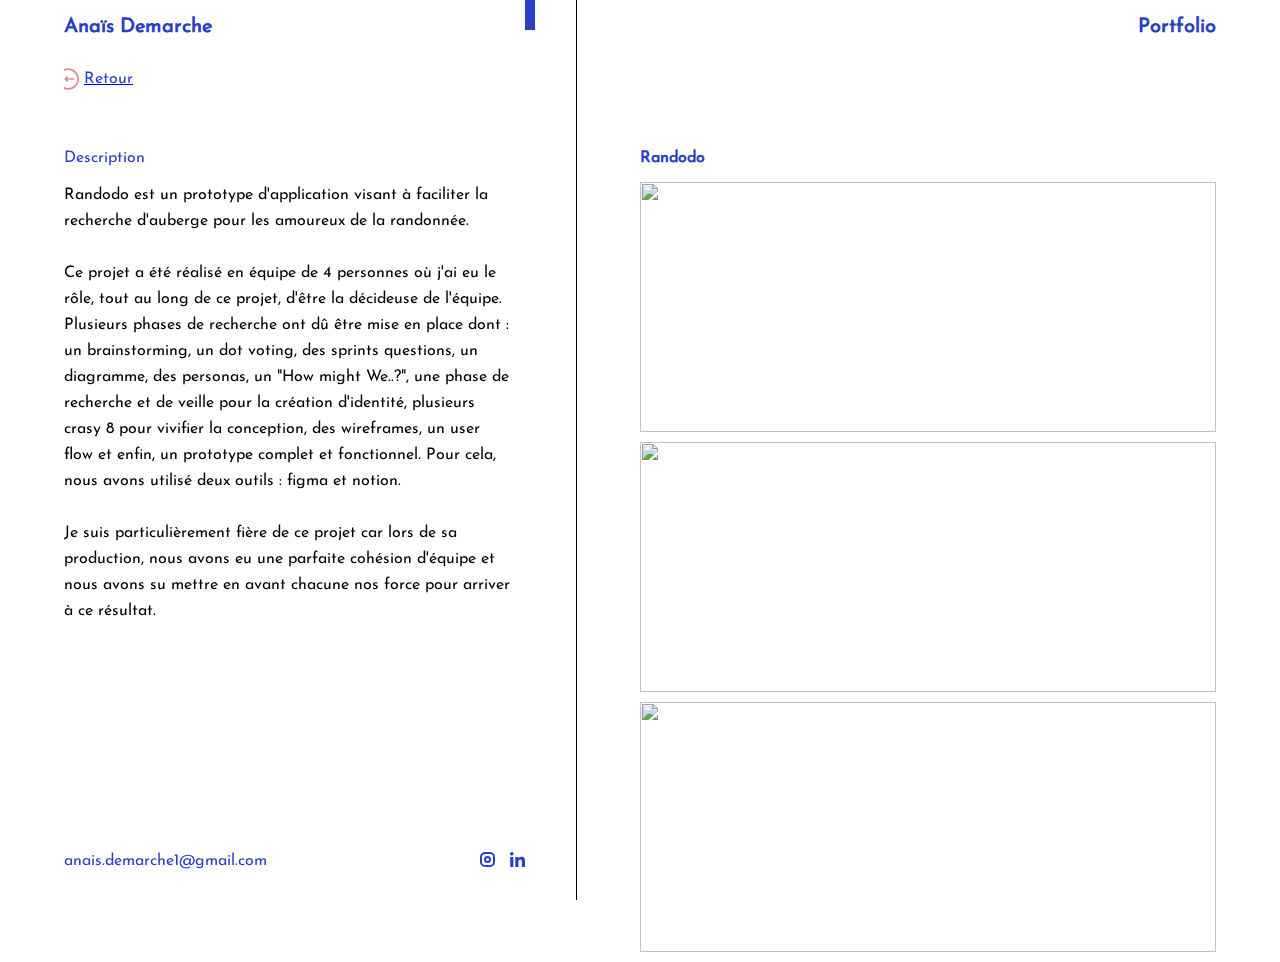
==== projets/architecte.html @ 9e596934 "Add project" ====
<!DOCTYPE html>
<html>
    <head>
        <meta charset="utf-8">
        <title>Portfolio Anaïs Demarche</title>       
        <link rel="stylesheet" href="../css/style.css" type="text/css" />
        <link rel="stylesheet" href="css/normalize.css" type="text/css" />
        <script src="js/home-page.js"></script>
    </head>
    <body>
        <header>
            <h1>Anaïs Demarche</h1>
            <div class="bookmarque"></div>
            <h2>Portfolio</h2>
            <a href="../index.html" class="call-to-action">
                <img src="../img/icone/arrow.svg" alt="image flèche">
                <p>Retour</p>
            </a>
        </header>
        <div class="separateur"></div>
        <div class="page">
            <div class="page-left">
                <span>Description</span>
                <p>Randodo est un prototype d'application visant à faciliter la recherche d'auberge pour les amoureux de la randonnée.
                    <br><br>
                    Ce projet a été réalisé en équipe de 4 personnes où j'ai eu le rôle, tout au long de ce projet, d'être la décideuse de l'équipe.
                    Plusieurs phases de recherche ont dû être mise en place dont : un brainstorming, un dot voting, des sprints questions, un diagramme,
                    des personas, un "How might We..?", une phase de recherche et de veille pour la création d'identité, plusieurs crasy 8 pour vivifier la conception, 
                    des wireframes, un user flow et enfin, un prototype complet et fonctionnel. Pour cela, nous avons utilisé deux outils : figma et notion. 
                    <br><br>
                    Je suis particulièrement fière 
                    de ce projet car lors de sa production, nous avons eu une parfaite cohésion d'équipe et nous avons su mettre en avant chacune nos
                    force pour arriver à ce résultat.
                </p>
            </div>
            <div class="page-right">
                <h3>Randodo</h3>
                <div class="projet-type-open">
                    <img src="" alt="">
                    <img src="" alt="">
                    <img src="" alt="">
                </div>
            </div>
        </div>
    </body>
    <footer>
        <p>anais.demarche1@gmail.com</p>
        <div>
            <a href=""><img src="../img/icone/instagram.svg" alt="icône instagram"></a>
            <a href=""><img src="../img/icone/linkedin.svg" alt="icône linkedin"></a>
        </div>
    </footer>
</html>
---- css/style.css ----
@font-face {
    font-family: 'josefin-regular';
    src: url('../font/JosefinSans-Regular.ttf');
    font-weight: normal;
    font-style: normal;
}

@font-face {
    font-family: 'josefin-bold';
    src: url('../font/JosefinSans-Bold.ttf');
    font-weight: normal;
    font-style: normal;
}
/*********************************************/
body {
    width: 90%;
    margin: 0 auto;
    font-family: 'josefin-regular';
}

header {
    position: fixed;
    top: 0;
    width: 90%;
    display: flex;
    align-items: center;
    justify-content: space-between;
    background-color: white;
}

header h1 {
    font-size: 20px;
    color: #293FC6;
    
}

header h2 {
    color: #293FC6;
    font-size: 20px;
}

header .bookmarque {
    position: absolute;
    width: 10px;
    height: 30px;
    top: 0;
    left: 40%;
    background-color: #293FC6;
}

header .call-to-action {
    position: fixed;
    top: 50px;
    display: flex;
}

header .call-to-action img {
    width: 15px;
    height: auto;
    transform: rotate(180deg);
    margin-right: 5px;
}

header .call-to-action p {
    color: #293FC6;
}

.separateur {
    position: fixed;
    top: 0;
    left: 45%;
    height: 100vh;
    width: 1px;
    background-color: black;
}

h3 {
    font-size: 16px;
    color: #293FC6;
    margin-top: 0;
}

span {
    color: #293FC6;
    font-size: 16px;
}

p {
    font-size: 16px;
    line-height: 26px;
}

button {
    background-color: white;
    color: #293FC6;
    border: 1px solid #293FC6;
    padding: 10px 20px;
    cursor: pointer;
}

.page {
    margin-top: 150px;
    display: flex;
}

.page-left {
    position: fixed;
    width: 35%;   
}

.page-left div {
    display: flex;
    justify-content: flex-end;
    width: 100%;
    margin-top: 30px;
}

.page-right {
    width: 50%;
    margin-left: 50%;
}

.page-right .projet{
    display: flex;
    flex-wrap: wrap;
    justify-content: space-between;
}

.page-right .projet .projet-type {
    width: 30%;
    margin-bottom: 20px;
}

.page-right .projet .projet-type .projet-image {
    width: 100%;
    height: auto;
    border: 1px solid #293FC6;
}

.page-right .projet .projet-type a {
    display: flex;
    justify-content: space-between;
    text-decoration: none;
}

.page-right .projet .projet-type a p {
    margin: 10px 0;
    color: #293FC6;
}

.page-right .projet .projet-type a img {
    width: 20px;
    height: auto;
}

.page-right .projet-type-open img {
    width: 100%;
    height: 250px;
    margin-bottom: 10px;
}

footer {
    position: fixed;
    bottom: 10px;
    display: flex;
    align-items: center;
    justify-content: space-between;
    width: 36%;
    color: #293FC6;
}

footer div a:first-of-type{
    margin-right: 10px;
}

@media (max-width: 768px) {
    header {
        flex-direction: column;
        align-items: flex-end;
    }

    header h1 {
        margin-top: 40px;
    }

    header h2 {
        margin-top: 0;
    }

    header .bookmarque {
        left: 96%;
    }

    header .call-to-action {
        top: 25px;
        left: 25px;
    }

    .separateur {
        display: none;
    }

    .page {
        flex-direction: column;
        margin-top: 150px;
    }

    .page-left {
        position: initial;
        width: 100%;
    }

    .page-right {
        width: 100%;
        margin: 50px 0 0 0;
    }

    .page-right .projet .projet-type {
        width: 45%;
    }

    .page-right .projet .projet-type a p {
        font-size: 14px;
    }

    footer {
        position: initial;
        width: 100%;
    }
}
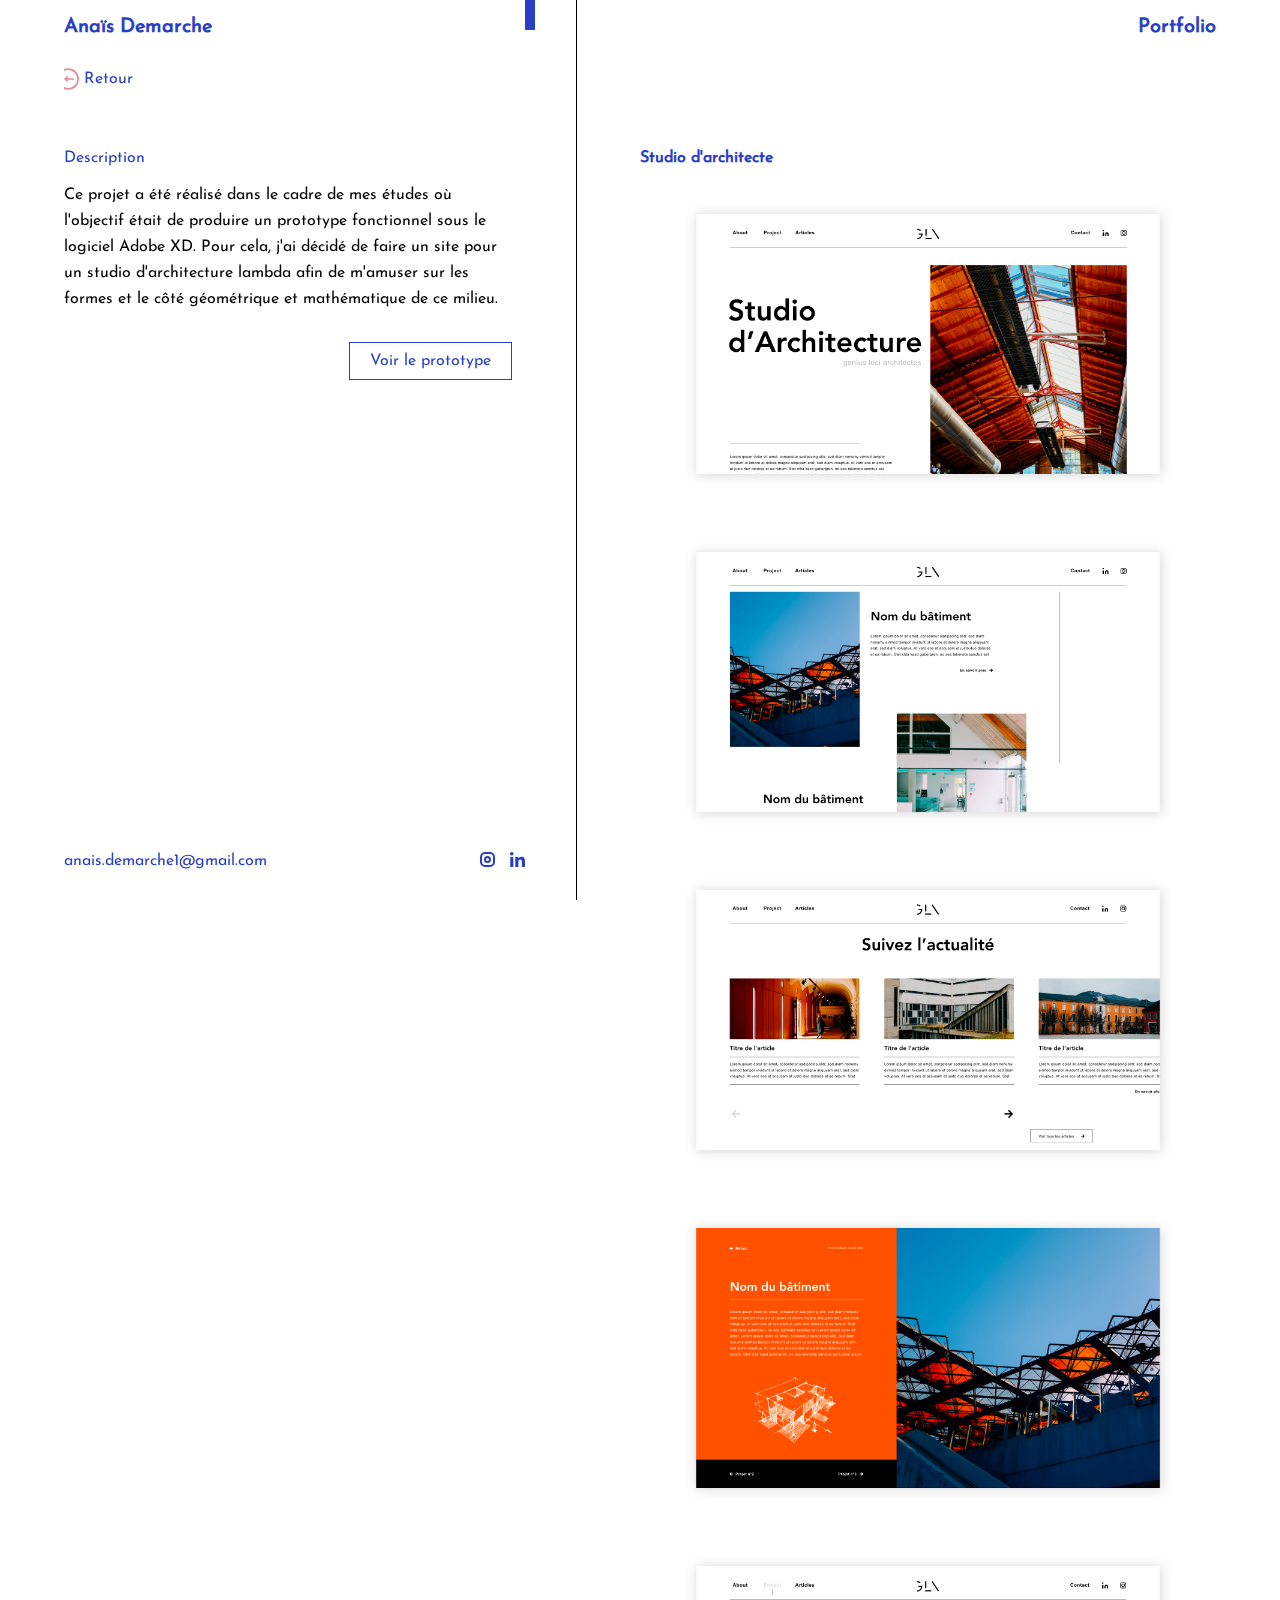
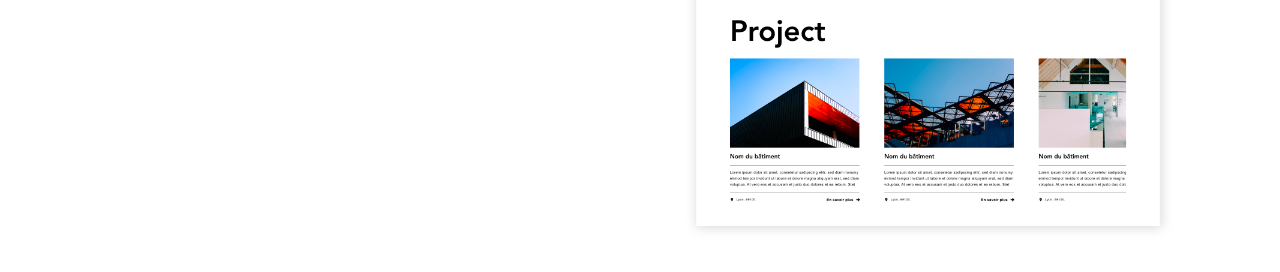
==== commit c0899df3: "Add some project" ====
--- a/projets/architecte.html
+++ b/projets/architecte.html
@@ -17,31 +17,31 @@
                 <p>Retour</p>
             </a>
         </header>
-        <div class="separateur"></div>
+        <main>
+            <div class="separateur"></div>
         <div class="page">
             <div class="page-left">
                 <span>Description</span>
-                <p>Randodo est un prototype d'application visant à faciliter la recherche d'auberge pour les amoureux de la randonnée.
-                    <br><br>
-                    Ce projet a été réalisé en équipe de 4 personnes où j'ai eu le rôle, tout au long de ce projet, d'être la décideuse de l'équipe.
-                    Plusieurs phases de recherche ont dû être mise en place dont : un brainstorming, un dot voting, des sprints questions, un diagramme,
-                    des personas, un "How might We..?", une phase de recherche et de veille pour la création d'identité, plusieurs crasy 8 pour vivifier la conception, 
-                    des wireframes, un user flow et enfin, un prototype complet et fonctionnel. Pour cela, nous avons utilisé deux outils : figma et notion. 
-                    <br><br>
-                    Je suis particulièrement fière 
-                    de ce projet car lors de sa production, nous avons eu une parfaite cohésion d'équipe et nous avons su mettre en avant chacune nos
-                    force pour arriver à ce résultat.
+                <p>Ce projet a été réalisé dans le cadre de mes études où l'objectif était de produire un prototype fonctionnel
+                    sous le logiciel Adobe XD. Pour cela, j'ai décidé de faire un site pour un studio d'architecture lambda afin
+                    de m'amuser sur les formes et le côté géométrique et mathématique de ce milieu.
                 </p>
+                <a href="https://xd.adobe.com/view/f9e4285e-43c5-4121-ad06-166bd00c1597-acb7/" target="_bank">
+                    <button>Voir le prototype</button>
+                </a>
             </div>
             <div class="page-right">
-                <h3>Randodo</h3>
+                <h3>Studio d'architecte</h3>
                 <div class="projet-type-open">
-                    <img src="" alt="">
-                    <img src="" alt="">
-                    <img src="" alt="">
+                    <img src="../img/projets/architecte/Architecture-1.png" alt="projet architecte anais demarche">
+                    <img src="../img/projets/architecte/Architecture-2.png" alt="projet architecte anais demarche">
+                    <img src="../img/projets/architecte/Architecture-3.png" alt="projet architecte anais demarche">
+                    <img src="../img/projets/architecte/Architecture-4.png" alt="projet architecte anais demarche">
+                    <img src="../img/projets/architecte/Architecture-5.png" alt="projet architecte anais demarche">
                 </div>
             </div>
         </div>
+        </main>
     </body>
     <footer>
         <p>anais.demarche1@gmail.com</p>
--- a/css/style.css
+++ b/css/style.css
@@ -90,12 +90,18 @@
     line-height: 26px;
 }
 
+a {
+    text-decoration: none;
+}
+
 button {
     background-color: white;
     color: #293FC6;
     border: 1px solid #293FC6;
     padding: 10px 20px;
     cursor: pointer;
+    font-family: 'josefin-regular';
+    font-size: 16px;
 }
 
 .page {
@@ -108,7 +114,7 @@
     width: 35%;   
 }
 
-.page-left div {
+.page-left a {
     display: flex;
     justify-content: flex-end;
     width: 100%;
@@ -155,7 +161,7 @@
 
 .page-right .projet-type-open img {
     width: 100%;
-    height: 250px;
+    height: auto;
     margin-bottom: 10px;
 }
 
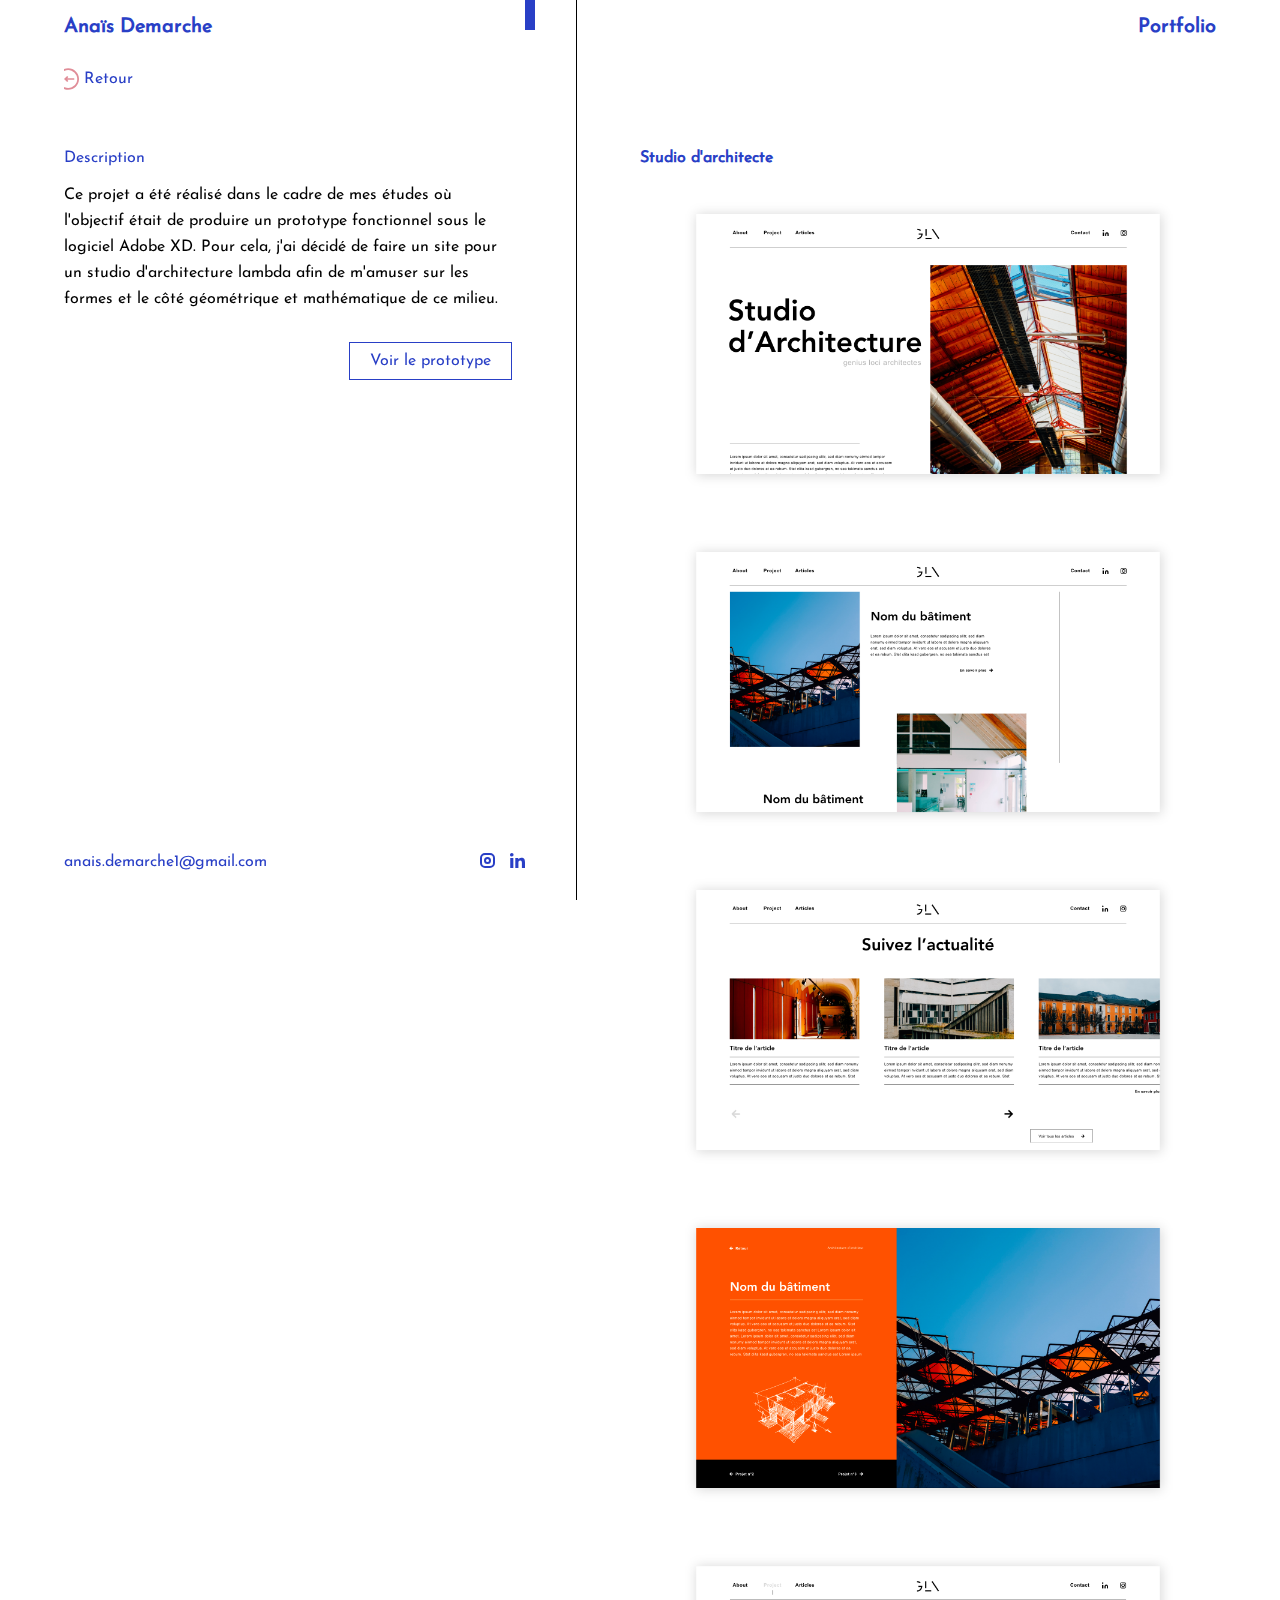
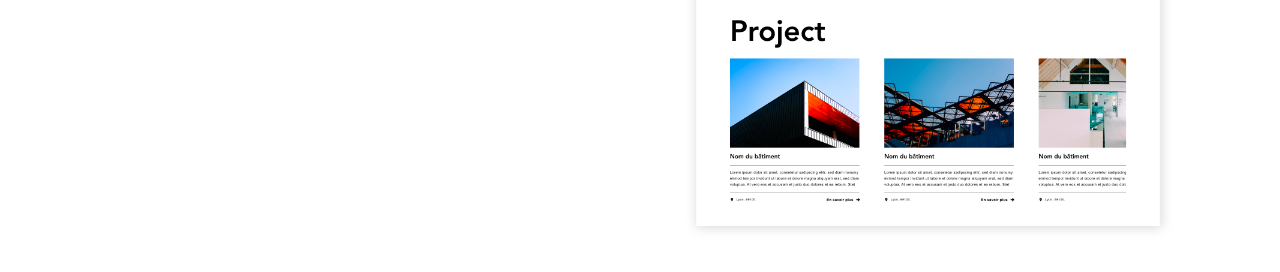
==== commit bd6dc711: "Add draw" ====
--- a/projets/architecte.html
+++ b/projets/architecte.html
@@ -2,7 +2,8 @@
 <html>
     <head>
         <meta charset="utf-8">
-        <title>Portfolio Anaïs Demarche</title>       
+        <title>Portfolio Anaïs Demarche</title>     
+        <meta name="viewport" content="width=device-width, initial-scale=1">  
         <link rel="stylesheet" href="../css/style.css" type="text/css" />
         <link rel="stylesheet" href="css/normalize.css" type="text/css" />
         <script src="js/home-page.js"></script>
@@ -44,10 +45,10 @@
         </main>
     </body>
     <footer>
-        <p>anais.demarche1@gmail.com</p>
+        <a href="mailto:anais.demarche1@gmail.com">anais.demarche1@gmail.com</a>
         <div>
-            <a href=""><img src="../img/icone/instagram.svg" alt="icône instagram"></a>
-            <a href=""><img src="../img/icone/linkedin.svg" alt="icône linkedin"></a>
+            <a href="https://www.instagram.com/demarche.design/"><img src="../img/icone/instagram.svg" alt="icône instagram"></a>
+            <a href="https://fr.linkedin.com/in/ana%C3%AFs-demarche-152b91144"><img src="../img/icone/linkedin.svg" alt="icône linkedin"></a>
         </div>
     </footer>
 </html>--- a/css/style.css
+++ b/css/style.css
@@ -147,16 +147,19 @@
     display: flex;
     justify-content: space-between;
     text-decoration: none;
+    cursor: pointer;
 }
 
 .page-right .projet .projet-type a p {
     margin: 10px 0;
     color: #293FC6;
+    cursor: pointer;
 }
 
 .page-right .projet .projet-type a img {
     width: 20px;
     height: auto;
+    cursor: pointer;
 }
 
 .page-right .projet-type-open img {
@@ -172,7 +175,11 @@
     align-items: center;
     justify-content: space-between;
     width: 36%;
-    color: #293FC6;
+}
+
+footer a {
+    color: #293FC6;
+    margin: 20px 0;
 }
 
 footer div a:first-of-type{
